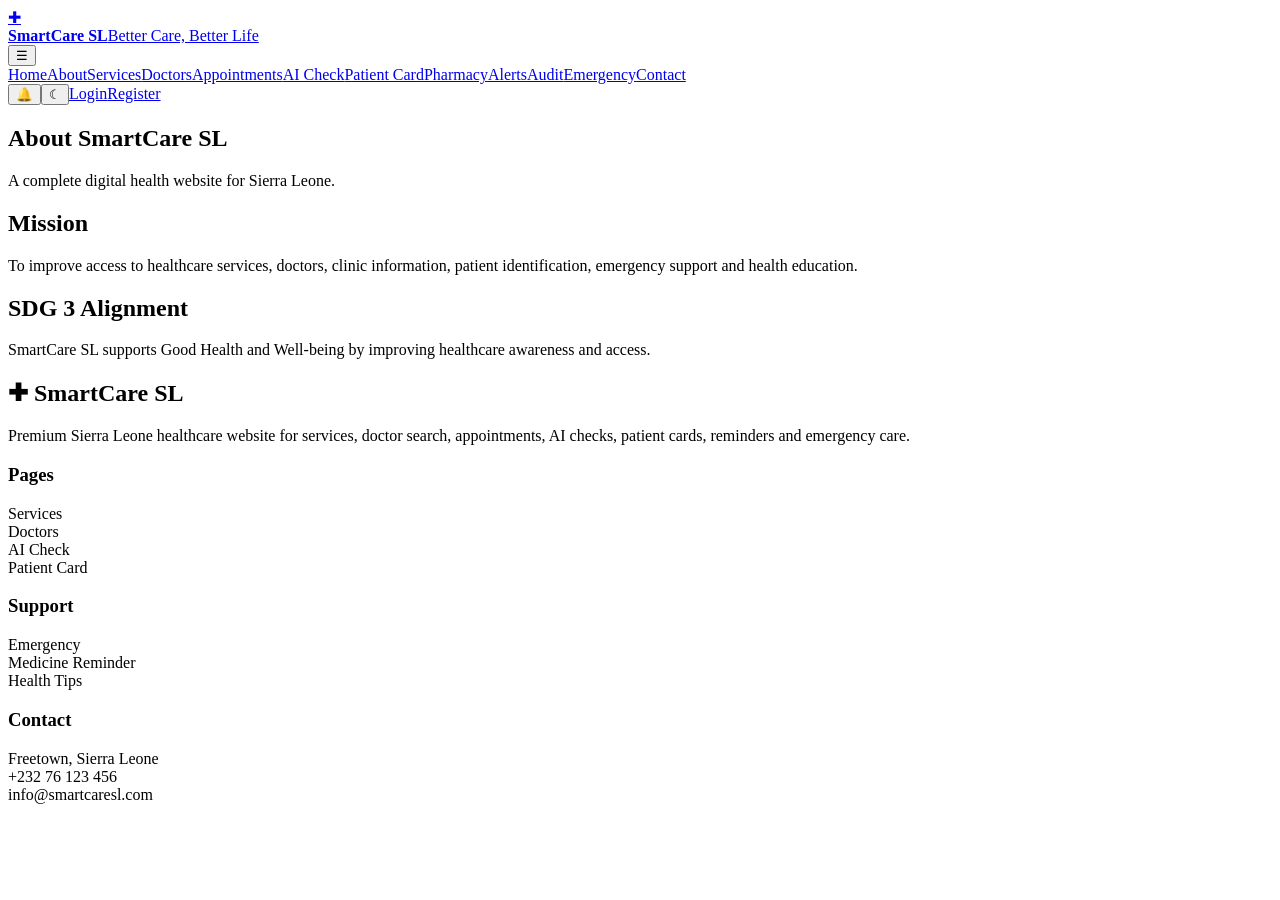
==== about.html @ a4b793ad "added file" ====
<!doctype html>
<html>
  <head>
    <meta charset="UTF-8" />
    <meta name="viewport" content="width=device-width, initial-scale=1.0" />
    <title>About | SmartCare SL</title>
    <link rel="stylesheet" href="css/style.css" />
  </head>
  <body>
    <nav class="nav">
      <div class="container">
        <a class="logo" href="index.html"
          ><div class="logo-mark">✚</div>
          <div>
            <strong>SmartCare SL</strong><span>Better Care, Better Life</span>
          </div></a
        ><button class="icon-btn mobile" onclick="nav()">☰</button>
        <div class="menu">
          <a href="index.html">Home</a><a href="about.html">About</a
          ><a href="services.html">Services</a><a href="doctors.html">Doctors</a
          ><a href="appointments.html">Appointments</a
          ><a href="ai-check.html">AI Check</a
          ><a href="patient-card.html">Patient Card</a
          ><a href="pharmacy.html">Pharmacy</a><a href="alerts.html">Alerts</a
          ><a href="audit.html">Audit</a><a href="emergency.html">Emergency</a
          ><a href="contact.html">Contact</a>
        </div>
        <div class="actions">
          <button class="icon-btn" onclick="location.href = 'alerts.html'">
            🔔</button
          ><button class="icon-btn" onclick="toggleDark()">☾</button
          ><a class="btn secondary" href="login.html">Login</a
          ><a class="btn" href="appointments.html">Register</a>
        </div>
      </div>
    </nav>
    <section class="page-hero">
      <h1>About SmartCare SL</h1>
      <p>A complete digital health website for Sierra Leone.</p>
    </section>
    <section class="section">
      <div class="container form-grid">
        <div class="panel">
          <h2>Mission</h2>
          <p>
            To improve access to healthcare services, doctors, clinic
            information, patient identification, emergency support and health
            education.
          </p>
        </div>
        <div class="panel">
          <h2>SDG 3 Alignment</h2>
          <p>
            SmartCare SL supports Good Health and Well-being by improving
            healthcare awareness and access.
          </p>
        </div>
      </div>
    </section>
    <footer class="footer">
      <div class="container footer-grid">
        <div>
          <h2>✚ SmartCare SL</h2>
          <p>
            Premium Sierra Leone healthcare website for services, doctor search,
            appointments, AI checks, patient cards, reminders and emergency
            care.
          </p>
        </div>
        <div>
          <h3>Pages</h3>
          <a>Services</a><br /><a>Doctors</a><br /><a>AI Check</a><br /><a
            >Patient Card</a
          >
        </div>
        <div>
          <h3>Support</h3>
          <a>Emergency</a><br /><a>Medicine Reminder</a><br /><a>Health Tips</a>
        </div>
        <div>
          <h3>Contact</h3>
          <p>
            Freetown, Sierra Leone<br />+232 76 123 456<br />info@smartcaresl.com
          </p>
        </div>
      </div>
    </footer>
    <div id="modal" class="modal hidden"></div>
    <script src="js/app.js"></script>
  </body>
</html>
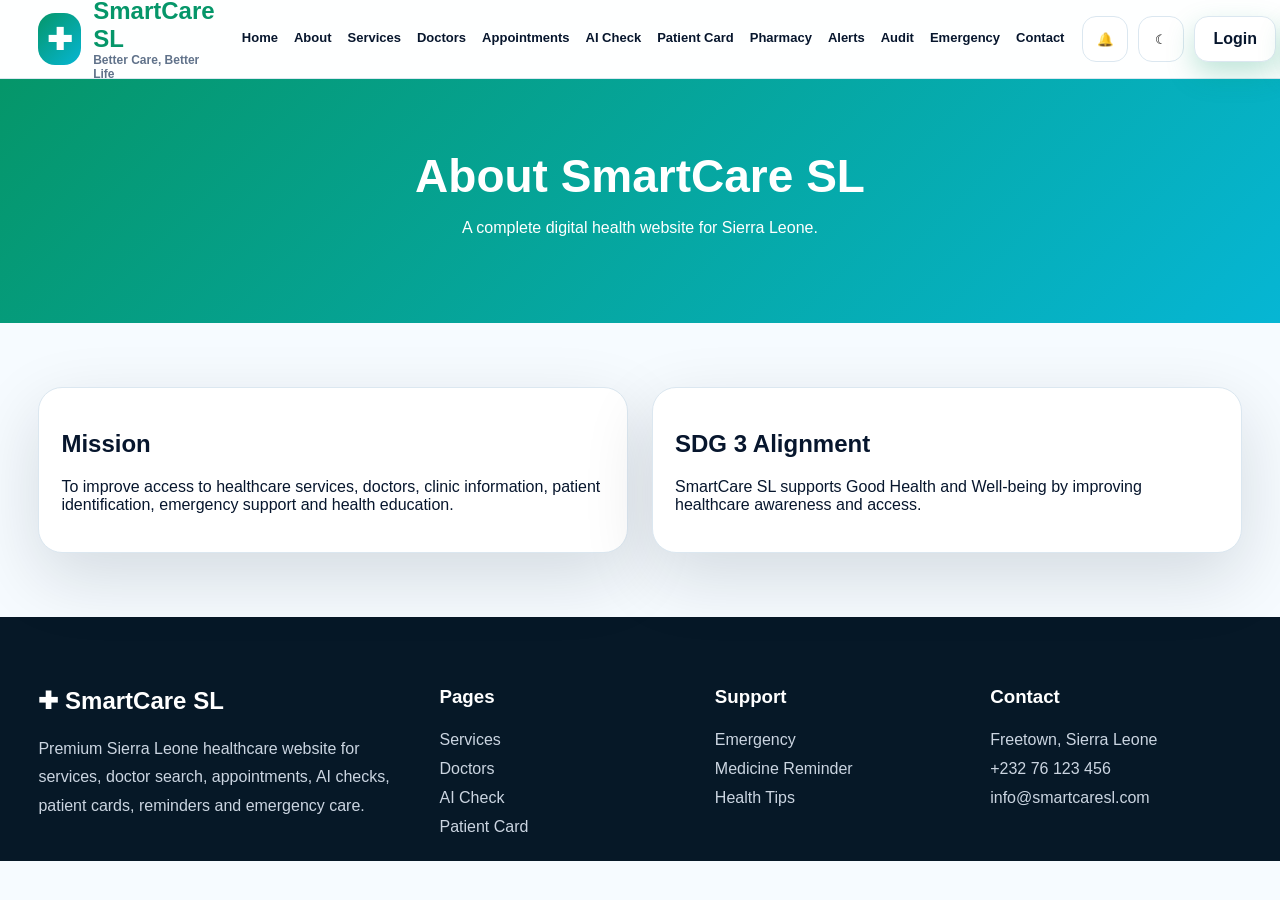
==== commit 4e384ebb: "changes made" ====
--- a/about.html
+++ b/about.html
@@ -1,91 +1 @@
-<!doctype html>
-<html>
-  <head>
-    <meta charset="UTF-8" />
-    <meta name="viewport" content="width=device-width, initial-scale=1.0" />
-    <title>About | SmartCare SL</title>
-    <link rel="stylesheet" href="css/style.css" />
-  </head>
-  <body>
-    <nav class="nav">
-      <div class="container">
-        <a class="logo" href="index.html"
-          ><div class="logo-mark">✚</div>
-          <div>
-            <strong>SmartCare SL</strong><span>Better Care, Better Life</span>
-          </div></a
-        ><button class="icon-btn mobile" onclick="nav()">☰</button>
-        <div class="menu">
-          <a href="index.html">Home</a><a href="about.html">About</a
-          ><a href="services.html">Services</a><a href="doctors.html">Doctors</a
-          ><a href="appointments.html">Appointments</a
-          ><a href="ai-check.html">AI Check</a
-          ><a href="patient-card.html">Patient Card</a
-          ><a href="pharmacy.html">Pharmacy</a><a href="alerts.html">Alerts</a
-          ><a href="audit.html">Audit</a><a href="emergency.html">Emergency</a
-          ><a href="contact.html">Contact</a>
-        </div>
-        <div class="actions">
-          <button class="icon-btn" onclick="location.href = 'alerts.html'">
-            🔔</button
-          ><button class="icon-btn" onclick="toggleDark()">☾</button
-          ><a class="btn secondary" href="login.html">Login</a
-          ><a class="btn" href="appointments.html">Register</a>
-        </div>
-      </div>
-    </nav>
-    <section class="page-hero">
-      <h1>About SmartCare SL</h1>
-      <p>A complete digital health website for Sierra Leone.</p>
-    </section>
-    <section class="section">
-      <div class="container form-grid">
-        <div class="panel">
-          <h2>Mission</h2>
-          <p>
-            To improve access to healthcare services, doctors, clinic
-            information, patient identification, emergency support and health
-            education.
-          </p>
-        </div>
-        <div class="panel">
-          <h2>SDG 3 Alignment</h2>
-          <p>
-            SmartCare SL supports Good Health and Well-being by improving
-            healthcare awareness and access.
-          </p>
-        </div>
-      </div>
-    </section>
-    <footer class="footer">
-      <div class="container footer-grid">
-        <div>
-          <h2>✚ SmartCare SL</h2>
-          <p>
-            Premium Sierra Leone healthcare website for services, doctor search,
-            appointments, AI checks, patient cards, reminders and emergency
-            care.
-          </p>
-        </div>
-        <div>
-          <h3>Pages</h3>
-          <a>Services</a><br /><a>Doctors</a><br /><a>AI Check</a><br /><a
-            >Patient Card</a
-          >
-        </div>
-        <div>
-          <h3>Support</h3>
-          <a>Emergency</a><br /><a>Medicine Reminder</a><br /><a>Health Tips</a>
-        </div>
-        <div>
-          <h3>Contact</h3>
-          <p>
-            Freetown, Sierra Leone<br />+232 76 123 456<br />info@smartcaresl.com
-          </p>
-        </div>
-      </div>
-    </footer>
-    <div id="modal" class="modal hidden"></div>
-    <script src="js/app.js"></script>
-  </body>
-</html>
+<!DOCTYPE html><html><head><meta charset="UTF-8"><meta name="viewport" content="width=device-width, initial-scale=1.0"><title>About | SmartCare SL</title><link rel="stylesheet" href="css/style.css"></head><body><nav class="nav"><div class="container"><a class="logo" href="index.html"><div class="logo-mark">✚</div><div><strong>SmartCare SL</strong><span>Better Care, Better Life</span></div></a><button class="icon-btn mobile" onclick="nav()">☰</button><div class="menu"><a href="index.html">Home</a><a href="about.html">About</a><a href="services.html">Services</a><a href="doctors.html">Doctors</a><a href="appointments.html">Appointments</a><a href="ai-check.html">AI Check</a><a href="patient-card.html">Patient Card</a><a href="pharmacy.html">Pharmacy</a><a href="alerts.html">Alerts</a><a href="audit.html">Audit</a><a href="emergency.html">Emergency</a><a href="contact.html">Contact</a></div><div class="actions"><button class="icon-btn" onclick="location.href='alerts.html'">🔔</button><button class="icon-btn" onclick="toggleDark()">☾</button><a class="btn secondary" href="login.html">Login</a><a class="btn" href="appointments.html">Register</a></div></div></nav><section class="page-hero"><h1>About SmartCare SL</h1><p>A complete digital health website for Sierra Leone.</p></section><section class="section"><div class="container form-grid"><div class="panel"><h2>Mission</h2><p>To improve access to healthcare services, doctors, clinic information, patient identification, emergency support and health education.</p></div><div class="panel"><h2>SDG 3 Alignment</h2><p>SmartCare SL supports Good Health and Well-being by improving healthcare awareness and access.</p></div></div></section><footer class="footer"><div class="container footer-grid"><div><h2>✚ SmartCare SL</h2><p>Premium Sierra Leone healthcare website for services, doctor search, appointments, AI checks, patient cards, reminders and emergency care.</p></div><div><h3>Pages</h3><a>Services</a><br><a>Doctors</a><br><a>AI Check</a><br><a>Patient Card</a></div><div><h3>Support</h3><a>Emergency</a><br><a>Medicine Reminder</a><br><a>Health Tips</a></div><div><h3>Contact</h3><p>Freetown, Sierra Leone<br>+232 76 123 456<br>info@smartcaresl.com</p></div></div></footer><div id="modal" class="modal hidden"></div><script src="js/app.js"></script></body></html>
--- a/css/style.css
+++ b/css/style.css
@@ -0,0 +1,4 @@
+
+:root{--bg:#f6fbff;--card:#fff;--text:#07162d;--muted:#60728a;--line:#dbe7f0;--green:#059669;--green2:#10b981;--cyan:#06b6d4;--red:#ef4444;--orange:#f59e0b;--dark:#061827;--shadow:0 24px 70px rgba(2,20,35,.14)}
+.dark{--bg:#06111f;--card:#0b1f33;--text:#eaf7ff;--muted:#9fb3c8;--line:rgba(255,255,255,.12);--shadow:0 24px 70px rgba(0,0,0,.35)}
+*{box-sizing:border-box}body{margin:0;font-family:Segoe UI,Tahoma,Arial,sans-serif;background:var(--bg);color:var(--text)}a{text-decoration:none;color:inherit}.container{width:min(1240px,94%);margin:auto}.nav{position:sticky;top:0;z-index:50;background:rgba(255,255,255,.86);backdrop-filter:blur(18px);border-bottom:1px solid var(--line)}.dark .nav{background:rgba(8,25,43,.86)}.nav .container{height:78px;display:flex;align-items:center;justify-content:space-between;gap:18px}.logo{display:flex;align-items:center;gap:12px;font-weight:900}.logo-mark{width:52px;height:52px;border-radius:17px;background:linear-gradient(135deg,var(--green),var(--cyan));color:white;display:grid;place-items:center;font-size:30px}.logo strong{font-size:24px;color:var(--green)}.logo span{display:block;font-size:12px;color:var(--muted)}.menu{display:flex;gap:16px;font-size:13px;font-weight:800}.menu a{padding:28px 0;border-bottom:3px solid transparent;white-space:nowrap}.menu a:hover{color:var(--green);border-bottom-color:var(--green)}.actions{display:flex;gap:10px}.btn{border:0;border-radius:14px;padding:13px 18px;font-weight:900;cursor:pointer;background:linear-gradient(135deg,var(--green),var(--green2));color:white;box-shadow:0 12px 28px rgba(5,150,105,.25)}.btn.secondary{background:var(--card);color:var(--text);border:1px solid var(--line)}.btn.red{background:linear-gradient(135deg,#ef4444,#dc2626)}.icon-btn{width:46px;height:46px;border-radius:14px;border:1px solid var(--line);background:var(--card);display:grid;place-items:center;cursor:pointer}.mobile{display:none}.hero{min-height:720px;background:linear-gradient(135deg,rgba(255,255,255,.90),rgba(221,253,245,.55)),url('https://images.unsplash.com/photo-1505751172876-fa1923c5c528?auto=format&fit=crop&w=1800&q=80') center/cover}.dark .hero{background:linear-gradient(135deg,rgba(6,17,31,.92),rgba(6,40,50,.75)),url('https://images.unsplash.com/photo-1505751172876-fa1923c5c528?auto=format&fit=crop&w=1800&q=80') center/cover}.hero .container{display:grid;grid-template-columns:1.05fr .95fr;gap:40px;align-items:center;padding:70px 0 35px}.badge{display:inline-flex;background:rgba(5,150,105,.12);color:var(--green);padding:10px 16px;border-radius:999px;font-weight:900}.hero h1{font-size:64px;line-height:1.05;margin:22px 0}.hero h1 span{color:var(--green)}.hero p{font-size:18px;line-height:1.75;color:var(--muted)}.hero-buttons{display:flex;gap:14px;margin:28px 0;flex-wrap:wrap}.hero-visual{position:relative;min-height:540px}.doctor-card-hero{position:absolute;inset:20px 80px 0 0;border-radius:42px;background:linear-gradient(180deg,rgba(255,255,255,.15),rgba(255,255,255,.8)),url('https://images.unsplash.com/photo-1559839734-2b71ea197ec2?auto=format&fit=crop&w=900&q=80') center/cover;box-shadow:var(--shadow)}.appointment-widget{position:absolute;right:0;top:70px;width:300px;background:linear-gradient(160deg,rgba(6,24,39,.96),rgba(5,110,103,.94));color:white;border-radius:28px;padding:22px;box-shadow:var(--shadow)}.appointment-widget input,.appointment-widget select{background:rgba(255,255,255,.12);border:1px solid rgba(255,255,255,.25);color:white;margin-bottom:12px}.appointment-widget option{color:#111}.emergency-chip{position:absolute;left:210px;top:190px;background:var(--card);border-radius:18px;padding:15px;box-shadow:var(--shadow);font-weight:900}.stats{margin-top:-35px;position:relative;z-index:3}.stats-grid{display:grid;grid-template-columns:repeat(4,1fr);gap:14px;background:rgba(255,255,255,.75);backdrop-filter:blur(18px);border:1px solid var(--line);border-radius:24px;padding:18px;box-shadow:var(--shadow)}.stat{display:flex;gap:15px;align-items:center;padding:10px}.stat-icon{width:62px;height:62px;border-radius:50%;display:grid;place-items:center;color:white;font-size:25px;background:linear-gradient(135deg,var(--green),var(--cyan))}.stat h2{margin:0;font-size:30px}.stat p{margin:2px 0;color:var(--muted);font-size:13px}.section{padding:64px 0}.page-hero{padding:70px 0;background:linear-gradient(135deg,var(--green),var(--cyan));color:white;text-align:center}.page-hero h1{font-size:46px;margin:0}.grid{display:grid;gap:22px}.dashboard-grid{grid-template-columns:1fr 1.45fr .95fr}.card-grid{grid-template-columns:repeat(3,1fr)}.doctor-row{display:grid;grid-template-columns:repeat(4,1fr);gap:14px}.panel,.card,.med-card{background:var(--card);border:1px solid var(--line);border-radius:24px;box-shadow:var(--shadow);padding:22px;overflow:hidden}.card{padding:0;transition:.25s}.card:hover{transform:translateY(-8px)}.card img,.doc-mini img{height:220px;width:100%;object-fit:cover}.doc-mini{border:1px solid var(--line);border-radius:18px;overflow:hidden;background:var(--bg)}.doc-mini div,.card-body{padding:16px}.ai-panel{background:linear-gradient(135deg,rgba(6,24,39,.96),rgba(4,70,68,.93));color:white}.emergency-panel{background:linear-gradient(150deg,#101827,#0b1220);color:white}.em-item{background:rgba(255,255,255,.08);border:1px solid rgba(255,255,255,.12);border-radius:14px;padding:14px;margin:12px 0;display:flex;justify-content:space-between}.red-alert{background:linear-gradient(135deg,#ef4444,#dc2626);padding:16px;border-radius:14px;text-align:center;font-weight:900}.search-tools{display:grid;grid-template-columns:1.3fr 1fr 1fr;gap:14px;margin-bottom:22px}.form-grid{display:grid;grid-template-columns:1fr 1fr;gap:24px}.form{display:grid;gap:14px}input,select,textarea{width:100%;border:1px solid var(--line);border-radius:14px;padding:14px;background:var(--card);color:var(--text);outline:0}.card-preview{min-height:220px;background:var(--bg);border:1px dashed var(--line);border-radius:18px;padding:18px}.patient-card{background:var(--card);border:2px solid var(--green);border-radius:18px;padding:18px}.patient-head{display:flex;justify-content:space-between;font-weight:900;color:var(--green)}.patient-body{display:grid;grid-template-columns:110px 1fr 88px;gap:15px;align-items:center}.photo-box{height:110px;border-radius:14px;background:#dff7f0;display:grid;place-items:center;overflow:hidden}.photo-box img{width:100%;height:100%;object-fit:cover}.qr{width:88px;height:88px;background:repeating-linear-gradient(45deg,#111 0 5px,#fff 5px 10px)}.status-pill{display:inline-flex;border-radius:999px;padding:7px 10px;font-size:12px;font-weight:900;background:rgba(16,185,129,.12);color:var(--green)}.status-pill.warn{background:rgba(245,158,11,.15);color:#b45309}.status-pill.red{background:rgba(239,68,68,.14);color:#dc2626}.actions-row{display:flex;flex-wrap:wrap;gap:10px;margin-top:14px}.modal{position:fixed;inset:0;background:rgba(2,6,23,.58);display:grid;place-items:center;z-index:200;padding:18px}.modal.hidden{display:none}.modal-card{width:min(760px,96%);max-height:88vh;overflow:auto;background:var(--card);border:1px solid var(--line);border-radius:24px;box-shadow:var(--shadow);padding:24px}.modal-head{display:flex;justify-content:space-between}.close-btn{border:0;background:var(--red);color:white;border-radius:12px;padding:10px 14px;cursor:pointer;font-weight:900}.detail-grid{display:grid;grid-template-columns:repeat(2,minmax(180px,1fr));gap:12px}.detail-item{background:var(--bg);border:1px solid var(--line);border-radius:16px;padding:13px}.table-wrap{overflow:auto}.data-table{width:100%;border-collapse:collapse;min-width:780px}.data-table th,.data-table td{padding:14px;border-bottom:1px solid var(--line);text-align:left}.data-table th{background:rgba(16,185,129,.08);color:var(--green)}.low-stock{border-left:6px solid var(--red)}.audit-line{display:flex;gap:12px;align-items:flex-start;background:var(--card);border:1px solid var(--line);border-radius:16px;padding:14px;margin-bottom:10px}.audit-dot{width:14px;height:14px;background:var(--green);border-radius:50%;margin-top:5px}.toast{position:fixed;right:22px;bottom:22px;background:linear-gradient(135deg,var(--green),var(--cyan));color:white;padding:14px 18px;border-radius:16px;box-shadow:var(--shadow);z-index:999;font-weight:900}.hidden{display:none!important}.stars{color:#f59e0b}.footer{background:var(--dark);color:white;padding:50px 0 20px}.footer-grid{display:grid;grid-template-columns:1.5fr repeat(3,1fr);gap:24px}.footer p,.footer a{color:#cbd5e1;line-height:1.8}@media(max-width:1000px){.mobile{display:grid}.menu{display:none;position:absolute;top:78px;left:0;right:0;background:var(--card);flex-direction:column;padding:15px}.menu.open{display:flex}.actions .btn{display:none}.hero .container,.dashboard-grid,.form-grid{grid-template-columns:1fr}.hero h1{font-size:44px}.appointment-widget,.emergency-chip,.doctor-card-hero{position:relative;inset:auto;margin:16px 0}.hero-visual{min-height:auto}.stats-grid,.card-grid,.doctor-row,.footer-grid{grid-template-columns:1fr 1fr}}@media(max-width:640px){.stats-grid,.card-grid,.doctor-row,.footer-grid,.search-tools{grid-template-columns:1fr}.hero h1{font-size:36px}.patient-body,.detail-grid{grid-template-columns:1fr}}
